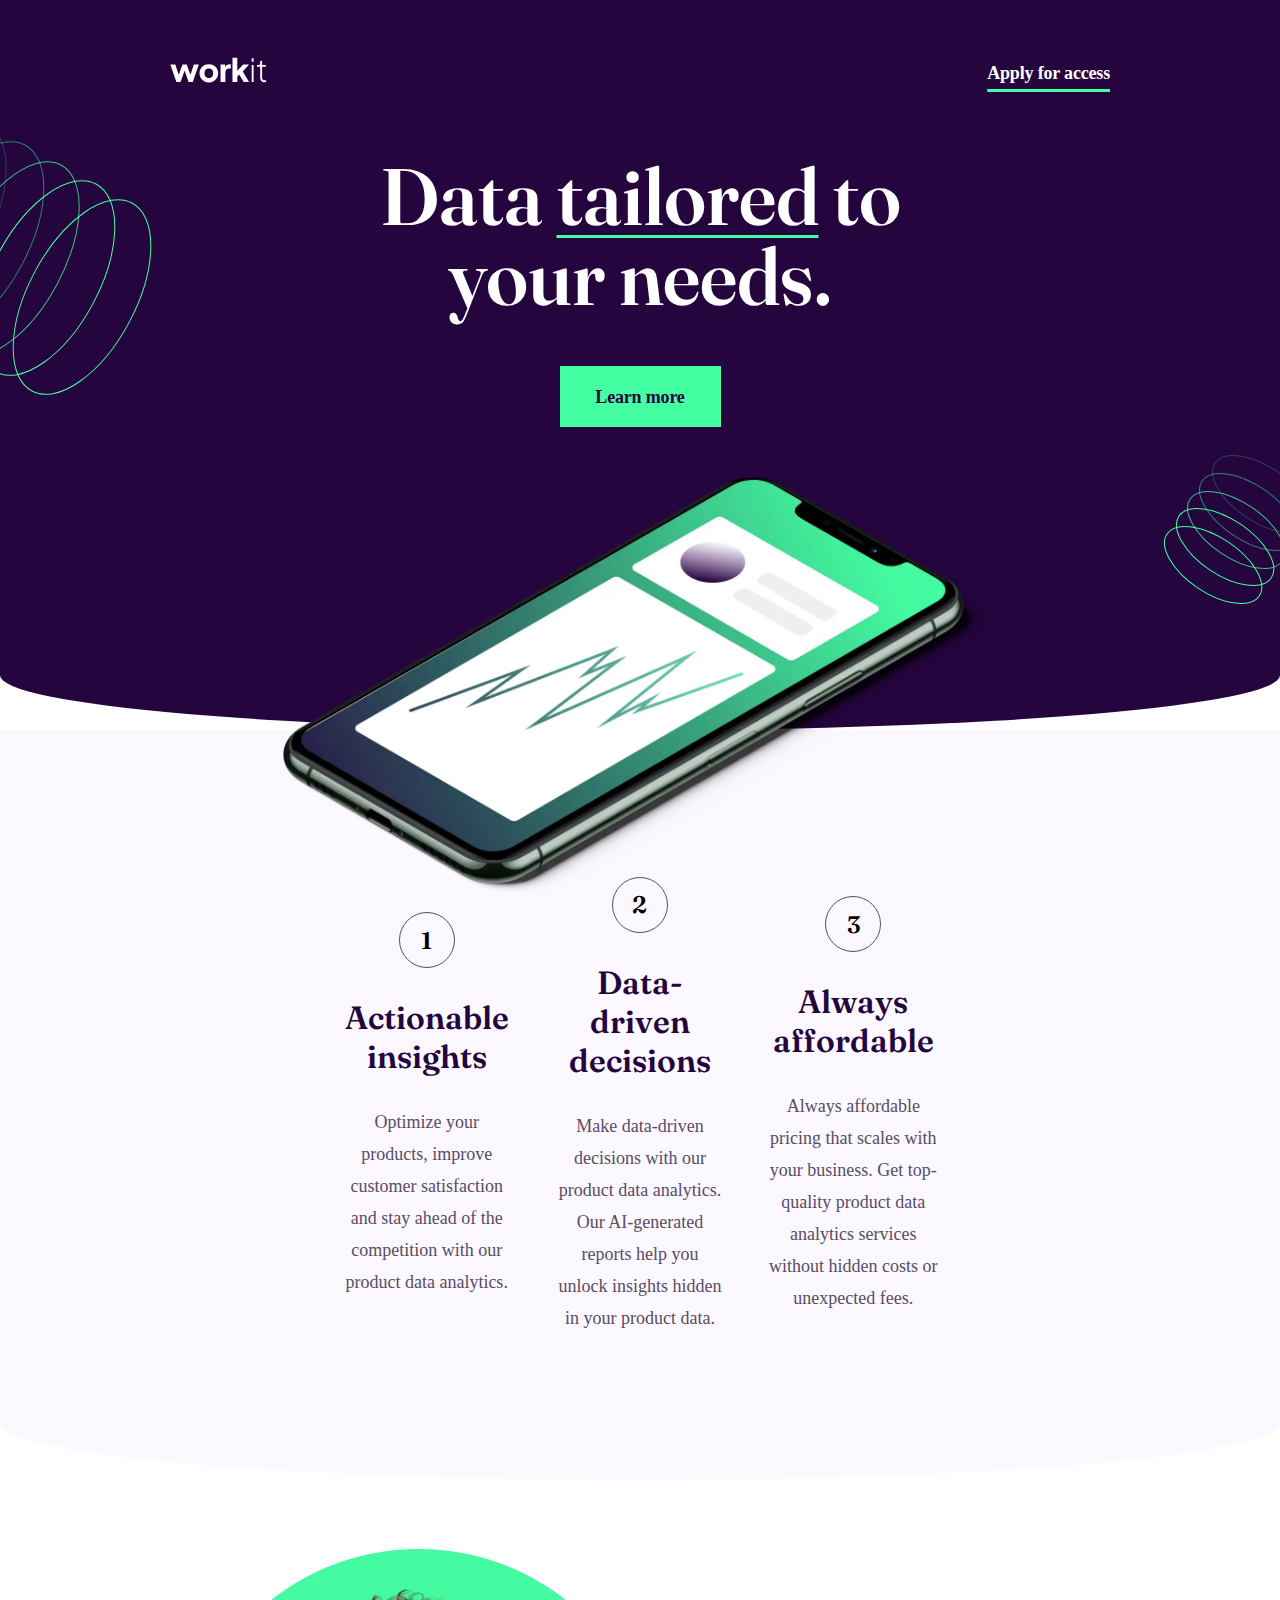
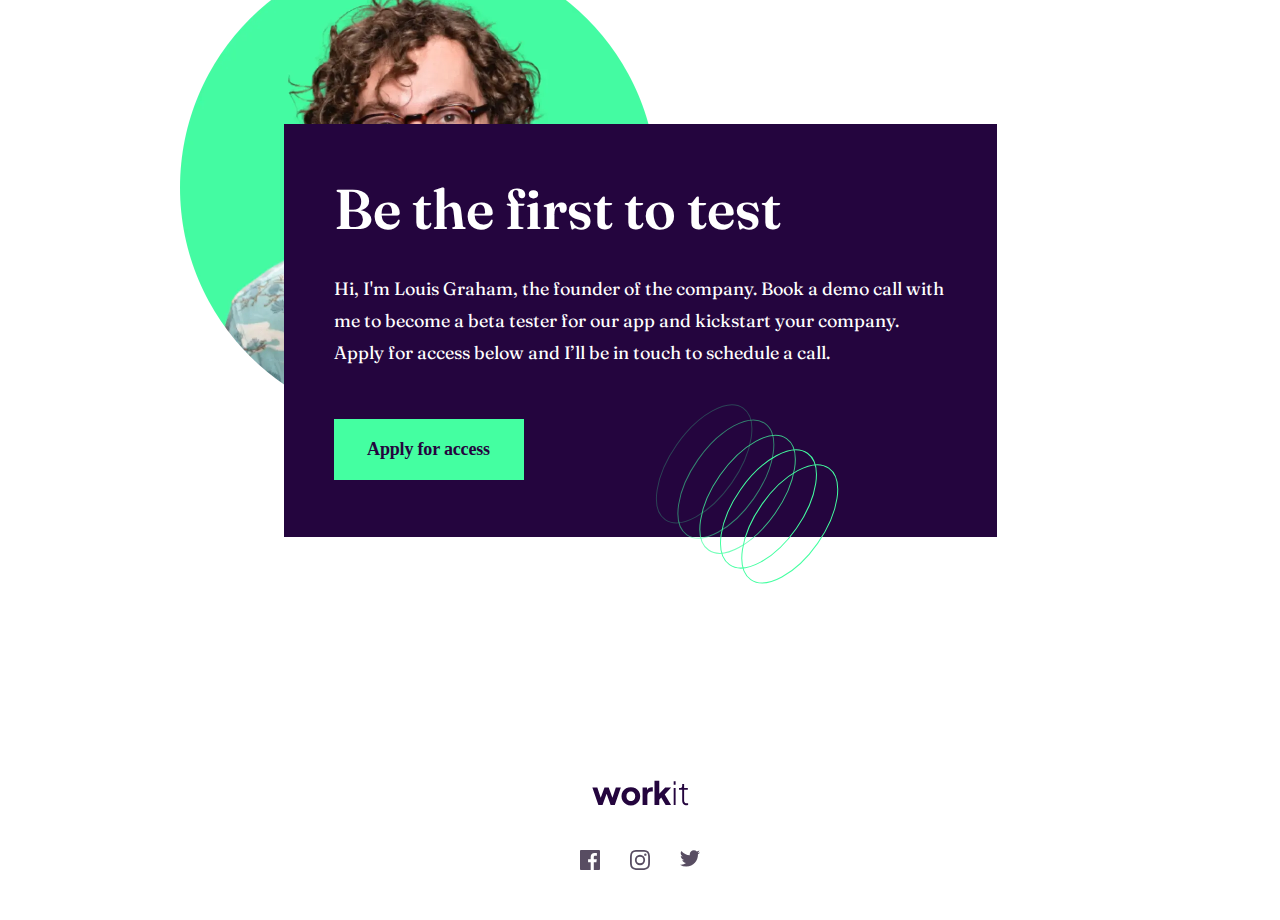
==== index.html @ 39245a96 "v.1.2" ====
<!DOCTYPE html>
<html lang="en">
<head>
  <meta charset="UTF-8">
  <meta name="viewport" content="width=device-width, initial-scale=1.0">

  <link rel="icon" type="image/png" sizes="32x32" href="./assets/images/favicon-32x32.png">
  <link rel="stylesheet" href="./style/main.css">
  <link rel="stylesheet" href="./style/desktop.css" media="">
  <title>Frontend Mentor | Workit landing page</title>
</head>
<body> 
  <!-- HEADER START -->
  <header class="header container__radius">
      <nav class="nav">
        <a href="#" ><img src="./assets/images/logo-light.svg" alt="Logotype" class="nav__logo"></a>
        <a href="#" class="nav__link elem--underline"> Apply for access</a>
     </nav>
   <div class="title__container">
     <h1>Data <span class="elem--underline">tailored</span> to <br>your needs.</h1>
     <button href="#" class="button button-state-hover">Learn more</button>
     <figure class="phone__container">
      <img src="./assets/images/image-hero.webp" alt="hero phone" class="phone__image">
     </figure>
   </div>
   <div class="pattern__container">
    <img src="./assets/images/bg-pattern-1.svg" alt="first pattern" class="icon__pattern-one">
   </div>
 </header>

 <!-- HEADER END -->

 <!-- BODY SECTION -->
<main>
  <section class="container__radius container__main">
      <article class="card">
        <div class="card__number-container">
          <p class="card__number">1</p>
        </div> 
            <h2 class="card__title">Actionable insights</h2>
            <div class="card__desc">
              <p>Optimize your products, improve customer satisfaction and stay ahead of the competition 
               with our product data analytics.</p>
            </div> 
          </article>

          <article class="card">
            <div class="card__number-container">
              <p class="card__number">2</p>
            </div> 
            <h2 class="card__title">Data-driven decisions</h2>
            <div class="card__desc">
              <p>Make data-driven decisions with our product data analytics. Our AI-generated reports help 
              you unlock insights hidden in your product data.</p>
            </div>
          </article>

          <article class="card">
            <div class="card__number-container">
              <p class="card__number">3</p>
            </div> 
            <h2 class="card__title">Always affordable</h2>
            <div class="card__desc">
              <p>Always affordable pricing that scales with your business. Get top-quality product data 
              analytics services without hidden costs or unexpected fees.</p>
            </div>
            </article>

    </section>
<!-- SECTION TWO -->
    <section class="graham__container">
      <div class="graham__box-img">
        <img src="./assets/images/image-founder.webp" alt="founder">
      </div>
      <div class="card__container">
        <h2 class="card__title card__title-hero">Be the first to test</h2>
        <div class="hero-intro">
          <p class="graham__desc">Hi, I'm Louis Graham, the founder of the company. Book a demo call with me to become a 
            beta tester for our app and kickstart your company. Apply for access below and I’ll be 
            in touch to schedule a call.</p>
            <button href="#" class="button btn__green">Apply for access</button>
        </div>

        </div>
        <img src="./assets/images/bg-pattern-3.svg" alt="pattern-3" class="icon__pattern-three">
      </section>
    </div>
</main>


 <footer class="footer">
  
  <div class="icon__container">
   <div class="social__icon">
   <img src="./assets/images/logo-dark.svg" alt="">
  </div>
   <div class="icon__social">
     <img src="./assets/images/icon-facebook.svg" alt="">
    <img src="./assets/images/icon-instagram.svg" alt="">
    <img src="./assets/images/icon-twitter.svg" alt="">
   </div>
  
      </div>
    </footer> 

  

</body>
</html>
---- style/main.css ----
:root{
    --main-color: #24053E;
    --green: #44FFA1;
    --light-purple: #584D62;
    --pearl: #FCF8FF;
    --white: #ffffff;
}


@font-face {
    font-family: "manrope";
    src: url(../assets/fonts/manrope/static/Manrope-Regular.ttf);

    font-family: "fraunces";
    src: url(../assets/fonts/fraunces/Fraunces-VariableFont_SOFT\,WONK\,opsz\,wght.ttf);
}

*{
    margin: 0;
    padding: 0;
    box-sizing: border-box;
}

/* COMMON SETUP */


a{
    font-family: "manrope";
    font-size: 18px;
    font-weight: 700;
    line-height: 32px;
    letter-spacing: -0.18px;
    text-decoration: none;
    color: var(--white);
}

h1{
    font-family: "fraunces";
    font-size: 80px;
    color: #ffffff;
    line-height: 80px;
    text-align: center;
    font-weight: 600;
}


/* HEADER CONTAINER */

.header{
    position: relative;
    width: 100%;
    height: 730px;
    padding: 57px 170px;
    background-color: var(--main-color);
    background-image: url(../assets/images/bg-pattern-2.svg);
    background-repeat: no-repeat;
    background-position: 104% 80%;

}

.icon__pattern-one{
    display: block;
    position: absolute;
}

.icon__pattern-one{
    top: 100px;
    left: -160px;
}

.icon__pattern-two{
    display: none;
    bottom: 100px;
    right: -90px;
}

.container__radius{
    border-bottom-left-radius: 100% 15%;
    border-bottom-right-radius: 100% 15%;
}

.nav{
    display: flex;
    justify-content: space-between;
    width: 100%;
}

.nav__link:hover{
    color: var(--green);
}

.elem--underline{
    line-height: 32px;
    text-decoration: underline 3px #44FFA1;
    border-radius: 2px;
    text-underline-offset: 10px;
}

.title__container{
    display: flex;
    justify-content: center;
    align-items: center;
    flex-direction: column;
    margin-top: 63px;
}

.button{
    width: 161px;
    height: 61px;
    font-family: 'manrope';
    font-weight: 700;
    font-size: 18px;
    line-height: 32px;
    letter-spacing: -0.18px;
    border: none;
    background-color: var(--green);
    margin-top: 50px;
    color: var(--main-color);
    
}

.button-state-hover:hover{
    border: 2px solid var(--green);
    color: var(--white);
    background-color: var(--main-color);
}

.phone__container{
    margin-top: 50px;
    width: 715px;
    height: 427px;
}

.phone__image{
    width: 730px;
}

/* BODY CONTAINER */

.container__main{
    display: grid;
    place-content: center;
    grid-template-columns: repeat(3, 1fr);
    width: 100%;
    height: 750px;
    background: var(--pearl);
    padding: 0 320px;
}

.card{
    display: flex;
    flex-direction: column;
    justify-content: center;
    align-items: center;
    margin: 22px;
}

.card__number-container{
    display: flex;
    justify-content: center;
    align-items: center;
    height: 56px;
    width: 56px;
    border: 1px solid var(--light-purple);
    border-radius: 50%;
    margin-bottom: 30px;
}

.card__number{
    font-family: 'fraunces';
    font-size: 24px;
    font-weight: 600;
}

.card__title {
    font-size: 32px;
    font-family: 'fraunces';
    text-align: center;
    color: var(--main-color);
    font-weight: 600;
    margin-bottom: 30px;
}

.card__desc{
    font-size: 18px;
    font-family: 'manrope';
    line-height: 32px;
    text-align: center;
    color: var(--light-purple);
}

/* END TABLE */


/* GRAHAM SECTION */
.graham__container{
    position: relative;
    display: grid;
    place-content: center;
    width: 100%;
    height: 900px;
    background-color: var(--white);
}

.graham__box-img{
    position: absolute;
    width: 477px;
    left: 180px;
    bottom: 350px;
    
}

.graham__box-img img{
    width: 100%;
    z-index: -15;
}

.btn__green{
    width: 190px;
}

.btn__green:hover{
    border: 2px solid var(--green);
    background-color: var(--main-color);
    color: var(--green);
}

.card__container{
    width: 713px;
    height: 413px;
    background: var(--main-color);
    padding: 50px;
    z-index: 12;
}

.card__title-hero{
    color: var(--white);
    text-align: left;
    font-size: 56px;
}

.graham__desc{
    font-family: 'fraunces';
    color: var(--white);
    font-size: 18px;
    line-height: 32px;
    font-weight: 400;
}

.icon__pattern-three{
    position: absolute;
    right: 33%;
    z-index: 23;
    top: 56.4%;
}

/* GRAHAM SECTION END */

/* FOOTER */

.footer{
    position: relative;
    display: grid;
    justify-content: center;
    width: 100%;
    height: 140px;
}


.social__icon{
    text-align: center;
    margin-bottom: 40px;
}

.icon__social{
    display: grid;
    grid-template-columns: repeat(3, 1fr);
}

.icon__social img{
    margin: 0 15px;
}

/* FOOTER END */
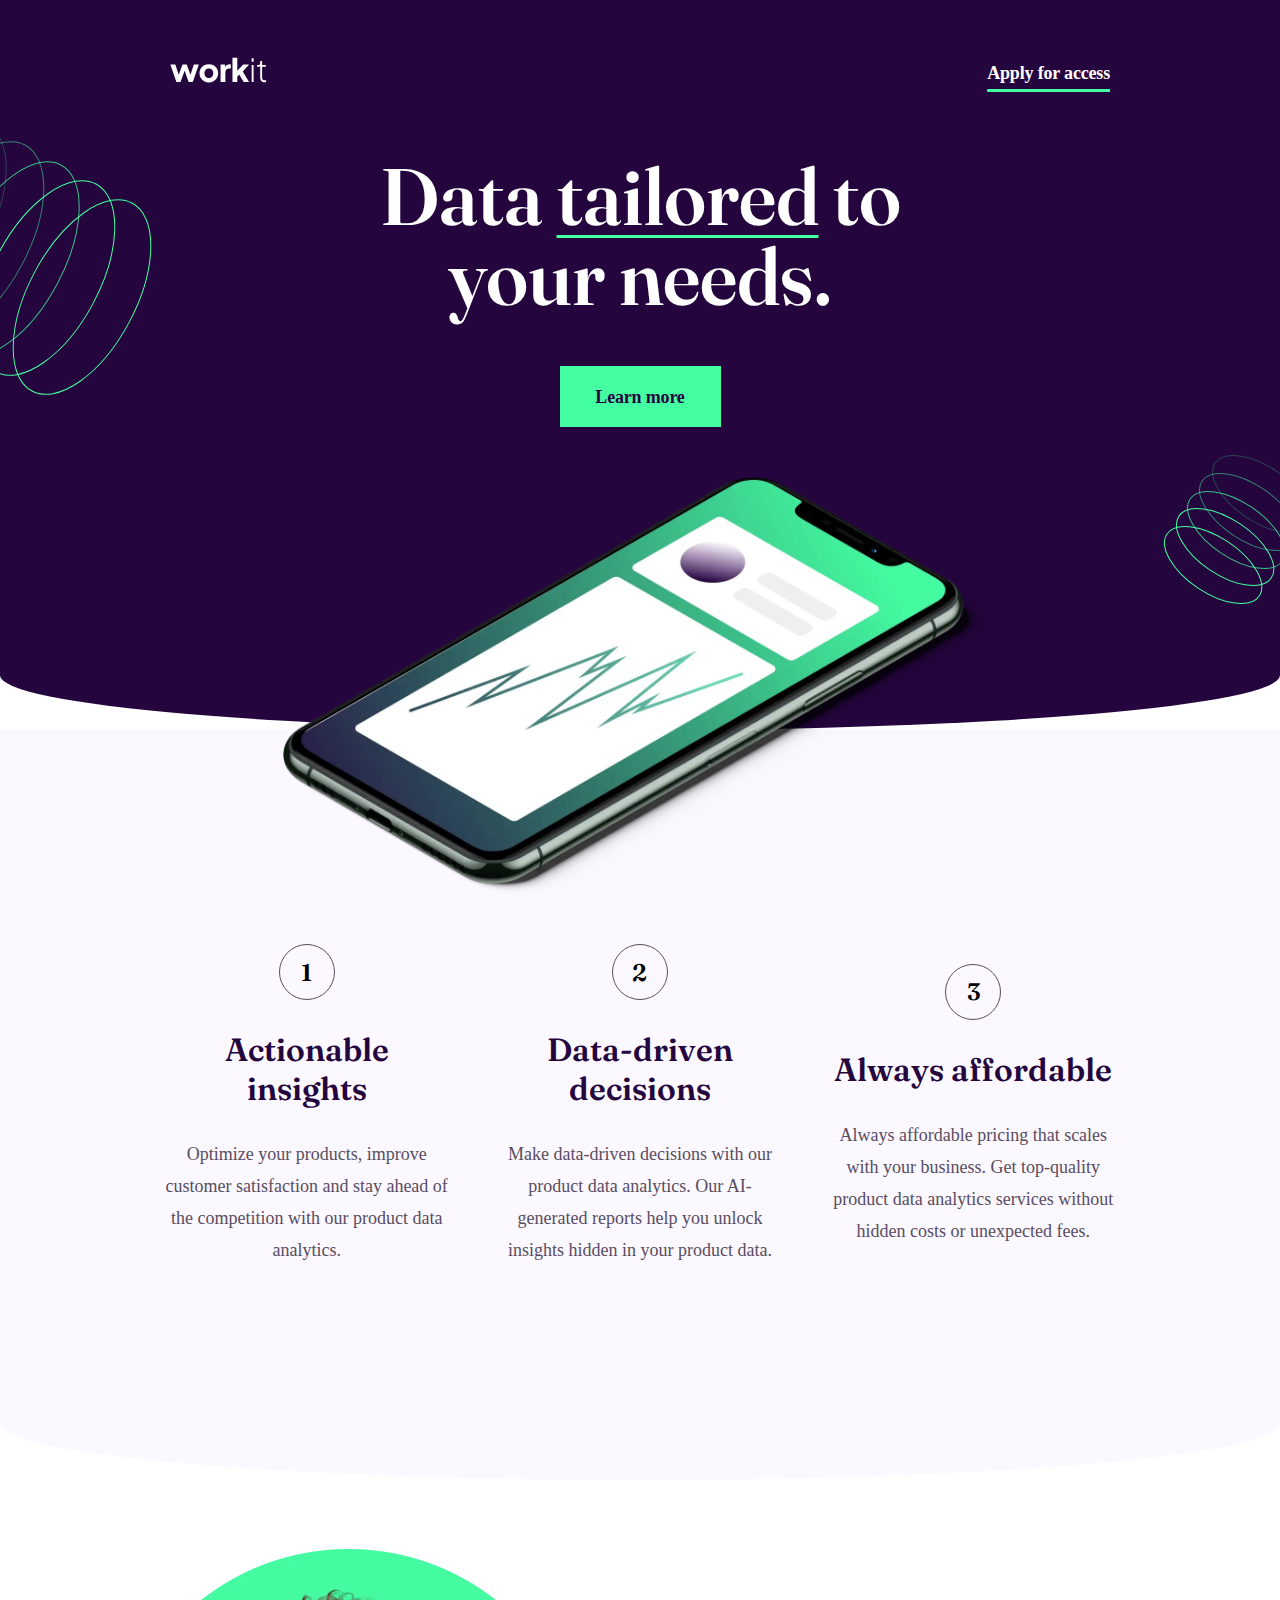
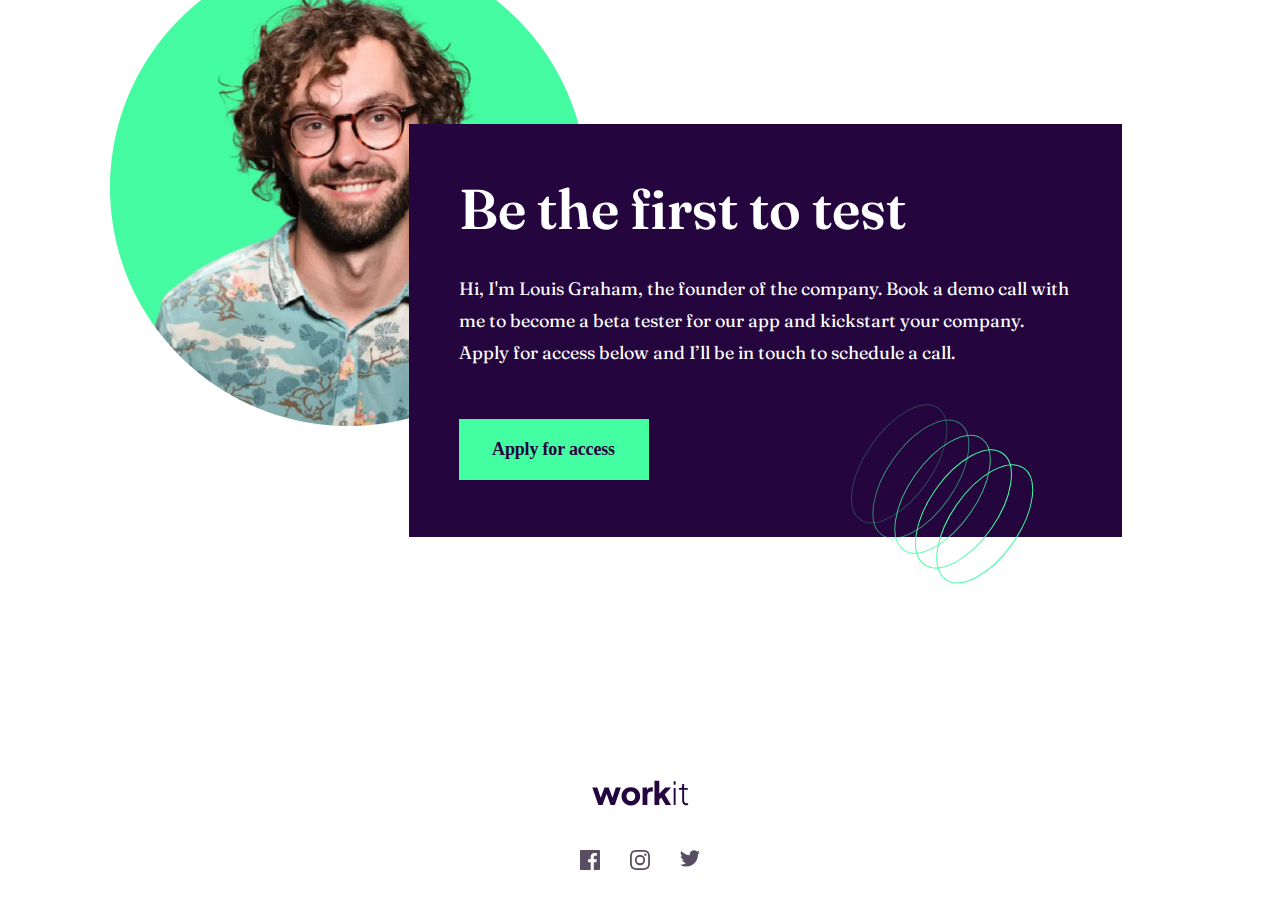
==== commit b31b5eaa: "Responsive is done" ====
--- a/index.html
+++ b/index.html
@@ -6,7 +6,9 @@
 
   <link rel="icon" type="image/png" sizes="32x32" href="./assets/images/favicon-32x32.png">
   <link rel="stylesheet" href="./style/main.css">
-  <link rel="stylesheet" href="./style/desktop.css" media="">
+  <link rel="stylesheet" href="./style/desktop.css" media="screen and (max-width: 1440px)">
+  <link rel="stylesheet" href="./style/tablet.css" media="screen and (max-width: 800px)">
+  <link rel="stylesheet" href="./style/phone.css" media="screen and (max-width: 430px)">
   <title>Frontend Mentor | Workit landing page</title>
 </head>
 <body> 
@@ -34,7 +36,7 @@
 <main>
   <section class="container__radius container__main">
       <article class="card">
-        <div class="card__number-container">
+        <div class="card__number-container card__number-circle">
           <p class="card__number">1</p>
         </div> 
             <h2 class="card__title">Actionable insights</h2>
@@ -45,7 +47,7 @@
           </article>
 
           <article class="card">
-            <div class="card__number-container">
+            <div class="card__number-container card__number-circle2">
               <p class="card__number">2</p>
             </div> 
             <h2 class="card__title">Data-driven decisions</h2>
@@ -56,7 +58,7 @@
           </article>
 
           <article class="card">
-            <div class="card__number-container">
+            <div class="card__number-container card__number-circle3">
               <p class="card__number">3</p>
             </div> 
             <h2 class="card__title">Always affordable</h2>
--- a/style/main.css
+++ b/style/main.css
@@ -205,7 +205,7 @@
 .graham__box-img{
     position: absolute;
     width: 477px;
-    left: 180px;
+    left: 300px;
     bottom: 350px;
     
 }
@@ -230,6 +230,7 @@
     height: 413px;
     background: var(--main-color);
     padding: 50px;
+    margin-left: 250px;
     z-index: 12;
 }
 
@@ -249,7 +250,7 @@
 
 .icon__pattern-three{
     position: absolute;
-    right: 33%;
+    right: 26%;
     z-index: 23;
     top: 56.4%;
 }
--- a/style/desktop.css
+++ b/style/desktop.css
@@ -0,0 +1,11 @@
+.container__main{
+    padding: 0 140px;
+}
+
+.graham__box-img{
+    left: 110px;
+}
+
+.icon__pattern-three{
+    left: 65%;
+}--- a/style/tablet.css
+++ b/style/tablet.css
@@ -0,0 +1,130 @@
+
+
+.header{
+    height: 540px;
+    padding: 30px 50px;
+    background-position: 117% 80%;
+
+}
+.icon__pattern-one{
+    left: -230px;
+}
+.title__container h1{
+    font-size: 56px;
+}
+
+.card__container{
+    margin: 0;
+}
+
+.nav__logo{
+    width: 90px;
+}
+
+.nav__link{
+    font-size: 16px;
+}
+
+.button{
+    margin-top: 20px;
+    width: 133px;
+    height: 55px;
+    font-size: 16px;
+}
+
+
+
+.phone__image{
+    position: absolute;
+    left: 150px;
+    right: 50%;
+    top: 75%;
+    width: 514px;
+}
+
+.container__main{
+    height: 920px;
+    grid-template-columns: none;
+    padding: 0 100px;
+}
+
+.card{
+    display: inline-block;
+    margin: 20px 45px;
+}
+
+.card__number{
+    font-size: 18px;
+}
+
+.card__number-circle{
+    position: absolute;
+    left: 6.7%;
+    bottom: -12px;
+}
+
+.card__number-circle2{
+    position: absolute;
+    left: 6.7%;
+    bottom: -10.7rem;
+}
+
+.card__number-circle3{
+    position: absolute;
+    left: 6.7%;
+    bottom: -22.3em;
+}
+
+
+.card__title{
+    font-size: 28px;
+    margin-bottom: 17px;
+    text-align: start;
+}
+
+.card__number-container{
+    width: 48px;
+    height: 48px;
+    margin: 0 20px;
+}
+
+.card__desc{
+    text-align: start;
+    font-size: 16px;
+}
+
+.graham__box-img{
+    width: 281px;
+    top: 29px;
+    left: 70px;
+}
+
+.card__container{
+    position: absolute;
+    top: 20%;
+    right: 10px;
+    width: 514px;
+    height: 375px;
+    padding: 40px;
+}
+
+.card__title-hero{
+    font-size: 48px;
+}
+
+.graham__desc{
+  
+    font-size: 16px;
+    padding: 0 10px;
+}
+
+.btn__green{
+    width: 172px;
+    height: 55px;
+    font-size: 16px;
+}
+
+.icon__pattern-three{
+    top: 48%;
+    left: 69%;
+}--- a/style/phone.css
+++ b/style/phone.css
@@ -0,0 +1,101 @@
+.header{
+    height: 500px;
+    padding: 30px 20px;
+    background-image: none;
+}
+
+.icon__pattern-one,
+.icon__pattern-three{
+    display: none;
+}
+
+.title__container h1{
+    font-size: 50px;
+}
+
+.button{
+    width: 133px;
+    height: 55px;
+}
+
+.phone__image{
+    width: 320px;
+    height: 184px;
+    left: 70px;
+    top: 82%;
+}
+
+.container__main{
+    width: 100%;
+    height: 1080px;
+    padding: 0;
+    margin: 0;
+}
+
+.phone__container{
+    width: 100%;
+}
+
+.card__number-container{
+    margin-bottom: 20px;
+}
+
+.card__number-circle,
+.card__number-circle2,
+.card__number-circle3{
+    position: inherit;
+}
+
+.card__desc{
+    text-align: center;
+    padding: 0 37px;
+}
+
+.card{
+    display: flex;
+    justify-content: center;
+    flex-direction: column;
+    padding: 0;
+    margin: 0;
+    margin-bottom: 30px;
+}
+
+.card:first-child{
+    margin-top: 100px;
+}
+
+.card__container{
+   
+    width: 97%;
+    padding:40px 0;
+    top: 29%;
+    right: 6px;
+}
+
+.card__title-hero{
+    font-size: 26px;
+    text-align: center;
+}
+
+.hero-intro{
+    display: flex;
+    justify-content: center;
+    align-items: center;
+    flex-direction: column;
+    width: 100%;
+    height: 250px;
+}
+
+.graham__desc{
+    padding: 0 40px;
+    text-align: center;
+}
+
+.btn__green{
+
+    width: 172px;
+
+}
+
+
+
